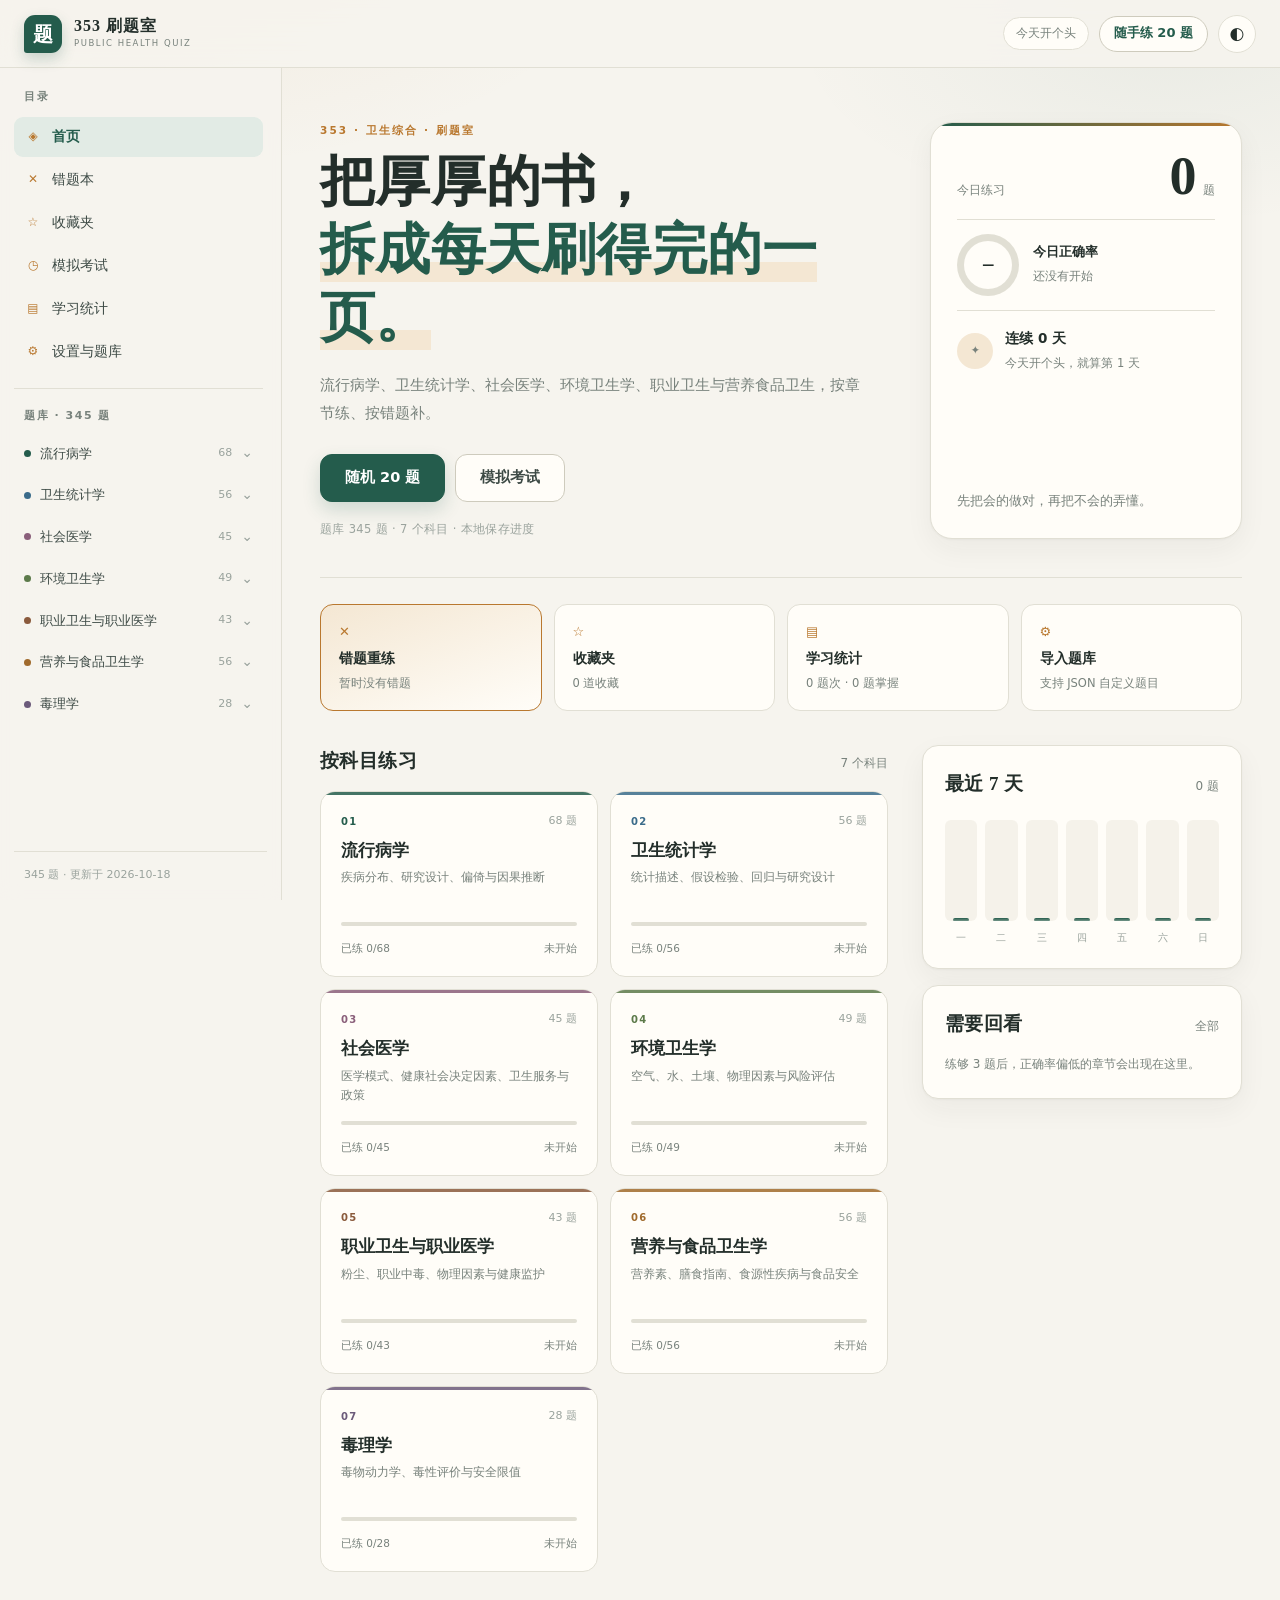
==== index.html @ 7b65e5dc "feat: 353 卫生综合刷题网站（含 PWA 与 345 题题库）" ====
<!doctype html>
<html lang="zh-CN">
  <head>
    <meta charset="UTF-8" />
    <meta name="viewport" content="width=device-width, initial-scale=1.0" />
    <meta
      name="description"
      content="353 卫生综合刷题室：流行病学、卫生统计学、社会医学、环境卫生学、职业卫生与职业医学、营养与食品卫生学，按章节刷题、错题本、收藏与模拟考试。"
    />
    <meta name="keywords" content="353,卫生综合,公共卫生考研,流行病学,卫生统计学,社会医学,环境卫生学,职业卫生,营养与食品卫生学,刷题" />
    <meta name="theme-color" content="#f6f4ee" />
    <meta name="color-scheme" content="light dark" />
    <meta name="mobile-web-app-capable" content="yes" />
    <meta name="apple-mobile-web-app-capable" content="yes" />
    <meta name="apple-mobile-web-app-status-bar-style" content="default" />
    <meta name="apple-mobile-web-app-title" content="353 刷题" />
    <meta name="robots" content="index, follow" />
    <meta property="og:type" content="website" />
    <meta property="og:locale" content="zh_CN" />
    <meta property="og:title" content="353 刷题室｜卫生综合分章节练习" />
    <meta property="og:description" content="按章节刷题、自动错题本、收藏夹、限时模拟考试与学习统计。" />
    <title>353 刷题室｜卫生综合分章节练习</title>
    <link
      rel="icon"
      href="data:image/svg+xml,%3Csvg xmlns='http://www.w3.org/2000/svg' viewBox='0 0 64 64'%3E%3Crect width='64' height='64' rx='14' fill='%23245c4c'/%3E%3Ctext x='32' y='45' font-size='34' text-anchor='middle' fill='%23fffdf8' font-family='serif'%3E%E9%A2%98%3C/text%3E%3C/svg%3E"
    />
    <link rel="stylesheet" href="assets/styles.css" />
    <link rel="manifest" href="manifest.webmanifest" />
    <link rel="apple-touch-icon" href="assets/icons/apple-touch-icon.png" />
  </head>
  <body>
    <div class="app-shell">
      <header class="topbar">
        <button class="icon-button menu-button" data-action="menu" aria-label="打开目录">☰</button>
        <a class="brand" href="#/">
          <span class="brand-mark" aria-hidden="true">题</span>
          <span class="brand-copy">
            <strong>353 刷题室</strong>
            <small>PUBLIC HEALTH QUIZ</small>
          </span>
        </a>
        <div class="top-actions">
          <span class="top-chip" data-top-streak>连 0 天</span>
          <button class="top-practice" data-action="quick-random">随手练 20 题</button>
          <button class="icon-button" data-action="toggle-theme" aria-label="切换深浅色主题">◐</button>
        </div>
      </header>

      <aside class="sidebar" id="sidebar">
        <div class="sidebar-heading">
          <span>目录</span>
          <button class="icon-button sidebar-close" data-action="close-menu" aria-label="关闭目录">×</button>
        </div>
        <nav id="noteTree" aria-label="题库目录"></nav>
        <footer class="sidebar-footer">正在载入题库…</footer>
      </aside>

      <main class="main" id="mainContent">
        <div class="loading">正在整理题库…</div>
      </main>
    </div>

    <div class="overlay" id="overlay" data-action="close-menu"></div>
    <div class="toast" id="toast" role="status" aria-live="polite"></div>

    <dialog class="confirm-dialog" id="confirmDialog">
      <h2 data-confirm-title>请确认</h2>
      <p data-confirm-body></p>
      <div class="dialog-actions">
        <button class="btn btn-ghost" type="button" data-confirm-cancel>取消</button>
        <button class="btn btn-primary" type="button" data-confirm-ok>确定</button>
      </div>
    </dialog>

    <noscript>
      <p style="padding: 24px; font-family: sans-serif">这个刷题网站需要启用 JavaScript。</p>
    </noscript>

    <script src="assets/store.js"></script>
    <script src="assets/data.js"></script>
    <script src="assets/ui.js"></script>
    <script src="assets/practice.js"></script>
    <script src="assets/exam.js"></script>
    <script src="assets/app.js"></script>
  </body>
</html>
---- assets/styles.css ----
/* =========================================================
   353 刷题室 · 视觉系统
   暖纸色 / 墨绿 / 赭石，衬线标题 + 无衬线正文
   ========================================================= */

:root {
  --paper: #f6f4ee;
  --paper-deep: #efece2;
  --surface: #fffdf8;
  --surface-soft: #faf8f1;
  --ink: #232e2a;
  --ink-soft: #3d4a45;
  --muted: #78827c;
  --muted-soft: #9aa39d;
  --line: #e1dfd4;
  --line-strong: #cecbbd;
  --green: #245c4c;
  --green-deep: #1a483b;
  --green-soft: #e2ebe5;
  --ochre: #b9782f;
  --ochre-soft: #f4e7d3;
  --ok: #2f7a5f;
  --ok-bg: #edf6f0;
  --ok-line: #cbe4d7;
  --bad: #a8493c;
  --bad-bg: #fbefec;
  --bad-line: #eccfc9;
  --gold: #c39a4a;
  --shadow-sm: 0 1px 2px rgba(40, 48, 44, 0.04), 0 10px 28px rgba(40, 48, 44, 0.05);
  --shadow: 0 22px 60px rgba(45, 55, 51, 0.13);
  --radius: 16px;
  --radius-lg: 22px;
  --sidebar: 282px;
  --topbar: 68px;
  --serif: "Noto Serif SC", "Source Han Serif SC", "Songti SC", STSong, "SimSun", serif;
  --sans: "Inter", "PingFang SC", "Hiragino Sans GB", "Microsoft YaHei", system-ui, sans-serif;
  --mono: "SFMono-Regular", "JetBrains Mono", Consolas, "Liberation Mono", monospace;
}

[data-theme="dark"] {
  --paper: #151a18;
  --paper-deep: #1b211e;
  --surface: #1f2623;
  --surface-soft: #232b27;
  --ink: #e8ebe5;
  --ink-soft: #cdd3cc;
  --muted: #98a29b;
  --muted-soft: #7b867f;
  --line: #333d38;
  --line-strong: #46524c;
  --green: #8fc4ae;
  --green-deep: #a9d6c3;
  --green-soft: #263d35;
  --ochre: #e0a96b;
  --ochre-soft: #3f3222;
  --ok: #7fc3a3;
  --ok-bg: #1f352c;
  --ok-line: #355548;
  --bad: #e29083;
  --bad-bg: #3a2521;
  --bad-line: #5a3833;
  --gold: #dcb56e;
  --shadow-sm: 0 1px 2px rgba(0, 0, 0, 0.3), 0 10px 28px rgba(0, 0, 0, 0.25);
  --shadow: 0 22px 60px rgba(0, 0, 0, 0.45);
}

* {
  box-sizing: border-box;
}

html {
  scroll-behavior: smooth;
  -webkit-text-size-adjust: 100%;
}

body {
  margin: 0;
  min-height: 100vh;
  color: var(--ink);
  background-color: var(--paper);
  background-image:
    radial-gradient(ellipse 60% 40% at 12% -5%, rgba(185, 120, 47, 0.07), transparent 60%),
    radial-gradient(ellipse 50% 35% at 92% 4%, rgba(36, 92, 76, 0.06), transparent 60%);
  background-attachment: fixed;
  font-family: var(--sans);
  font-size: 15px;
  line-height: 1.7;
  -webkit-font-smoothing: antialiased;
}

button,
input,
select,
textarea {
  font: inherit;
  color: inherit;
}

button {
  cursor: pointer;
}

a {
  color: inherit;
}

:focus-visible {
  outline: 2px solid var(--ochre);
  outline-offset: 2px;
}

::selection {
  background: var(--ochre-soft);
  color: var(--ink);
}

/* ------------------------------- 顶栏 ------------------------------- */

.topbar {
  position: fixed;
  z-index: 40;
  inset: 0 0 auto 0;
  height: var(--topbar);
  display: flex;
  align-items: center;
  gap: 14px;
  padding: 0 24px;
  border-bottom: 1px solid var(--line);
  background: color-mix(in srgb, var(--paper) 88%, transparent);
  backdrop-filter: blur(16px);
}

.brand {
  display: flex;
  align-items: center;
  gap: 12px;
  text-decoration: none;
  color: var(--ink);
}

.brand-mark {
  width: 38px;
  height: 38px;
  display: grid;
  place-items: center;
  border-radius: 11px 11px 11px 3px;
  color: #fff;
  background: var(--green);
  font-family: var(--serif);
  font-size: 20px;
  font-weight: 700;
  box-shadow: 0 6px 14px rgba(36, 92, 76, 0.22);
}

[data-theme="dark"] .brand-mark {
  color: #14251f;
}

.brand-copy strong {
  display: block;
  font-family: var(--serif);
  font-size: 16px;
  letter-spacing: 0.06em;
  line-height: 1.2;
}

.brand-copy small {
  display: block;
  margin-top: 1px;
  color: var(--muted);
  font-size: 8.5px;
  letter-spacing: 0.18em;
}

.top-actions {
  display: flex;
  align-items: center;
  gap: 10px;
  margin-left: auto;
}

.top-chip {
  padding: 5px 12px;
  border: 1px solid var(--line);
  border-radius: 999px;
  color: var(--muted);
  background: var(--surface);
  font-size: 12px;
  white-space: nowrap;
}

.top-practice {
  height: 36px;
  padding: 0 14px;
  border: 1px solid var(--line-strong);
  border-radius: 999px;
  background: var(--surface);
  color: var(--green);
  font-size: 13px;
  font-weight: 600;
}

.top-practice:hover {
  border-color: var(--green);
  background: var(--green-soft);
}

.icon-button {
  width: 38px;
  height: 38px;
  display: grid;
  place-items: center;
  padding: 0;
  border: 1px solid var(--line);
  border-radius: 50%;
  background: var(--surface);
  font-size: 17px;
  line-height: 1;
  transition: border-color 0.18s ease, color 0.18s ease, transform 0.18s ease;
}

.icon-button:hover {
  border-color: var(--green);
  color: var(--green);
}

.menu-button,
.sidebar-close {
  display: none;
}

/* ------------------------------- 侧边栏 ------------------------------- */

.sidebar {
  position: fixed;
  z-index: 35;
  top: var(--topbar);
  bottom: 0;
  left: 0;
  width: var(--sidebar);
  display: flex;
  flex-direction: column;
  padding: 20px 14px 16px;
  border-right: 1px solid var(--line);
  background: color-mix(in srgb, var(--paper) 92%, transparent);
  backdrop-filter: blur(10px);
}

.sidebar-heading {
  display: flex;
  align-items: center;
  justify-content: space-between;
  padding: 0 10px 10px;
  color: var(--muted);
  font-size: 11px;
  font-weight: 600;
  letter-spacing: 0.18em;
}

#noteTree {
  flex: 1;
  overflow-y: auto;
  padding-right: 4px;
  scrollbar-width: thin;
  scrollbar-color: var(--line-strong) transparent;
}

#noteTree::-webkit-scrollbar {
  width: 6px;
}

#noteTree::-webkit-scrollbar-thumb {
  border-radius: 3px;
  background: var(--line-strong);
}

.side-nav {
  display: grid;
  gap: 3px;
  padding-bottom: 16px;
  border-bottom: 1px solid var(--line);
}

.side-nav a {
  display: flex;
  align-items: center;
  gap: 10px;
  min-height: 40px;
  padding: 8px 10px;
  border-radius: 9px;
  color: var(--ink-soft);
  text-decoration: none;
  font-size: 13.5px;
  transition: background 0.16s ease, color 0.16s ease;
}

.side-nav a:hover {
  color: var(--ink);
  background: var(--green-soft);
}

.side-nav a.active {
  color: var(--green);
  background: var(--green-soft);
  font-weight: 600;
}

.nav-icon {
  width: 18px;
  color: var(--ochre);
  font-size: 12px;
  text-align: center;
}

.nav-badge {
  margin-left: auto;
  min-width: 20px;
  padding: 0 6px;
  border-radius: 999px;
  background: var(--ochre-soft);
  color: var(--ochre);
  font-size: 11px;
  font-weight: 600;
  text-align: center;
  line-height: 18px;
}

.nav-badge.is-zero {
  display: none;
}

.side-heading {
  padding: 18px 10px 8px;
  color: var(--muted);
  font-size: 11px;
  font-weight: 600;
  letter-spacing: 0.14em;
}

.side-subject {
  margin-bottom: 2px;
}

.side-subject summary {
  display: flex;
  align-items: center;
  gap: 9px;
  padding: 8px 10px;
  border-radius: 8px;
  cursor: pointer;
  list-style: none;
  font-size: 13px;
  color: var(--ink-soft);
}

.side-subject summary::-webkit-details-marker {
  display: none;
}

.side-subject summary:hover {
  background: color-mix(in srgb, var(--green-soft) 55%, transparent);
  color: var(--ink);
}

.subject-dot {
  width: 7px;
  height: 7px;
  flex: 0 0 auto;
  border-radius: 50%;
  background: var(--subject-color, var(--green));
}

.side-subject-name {
  flex: 1;
  line-height: 1.35;
}

.side-subject summary small {
  color: var(--muted-soft);
  font-size: 11px;
}

.side-chevron {
  color: var(--muted-soft);
  font-size: 14px;
  transition: transform 0.18s ease;
}

.side-subject[open] .side-chevron {
  transform: rotate(180deg);
}

.side-subject.active > summary {
  color: var(--green);
  font-weight: 600;
}

.side-chapters {
  padding: 2px 0 8px 18px;
  border-left: 1px solid var(--line);
  margin-left: 14px;
}

.side-overview {
  display: block;
  padding: 6px 10px;
  border-radius: 7px;
  color: var(--green);
  text-decoration: none;
  font-size: 12px;
}

.side-overview:hover {
  background: var(--green-soft);
}

.side-chapter {
  width: 100%;
  display: flex;
  align-items: center;
  gap: 8px;
  padding: 6px 10px;
  border: 0;
  border-radius: 7px;
  background: transparent;
  color: var(--muted);
  font-size: 12px;
  text-align: left;
  line-height: 1.45;
}

.side-chapter:hover {
  color: var(--ink);
  background: var(--surface);
}

.side-chapter span {
  flex: 1;
}

.side-chapter em {
  font-style: normal;
  font-size: 10.5px;
  color: var(--muted-soft);
}

.sidebar-footer {
  margin-top: auto;
  padding: 14px 10px 0;
  border-top: 1px solid var(--line);
  color: var(--muted-soft);
  font-size: 11px;
  line-height: 1.6;
}

.overlay {
  display: none;
}

/* ------------------------------- 主区域 ------------------------------- */

.main {
  margin-left: var(--sidebar);
  padding: calc(var(--topbar) + 36px) 38px 72px;
  min-height: 100vh;
}

.page {
  width: 100%;
  max-width: 1120px;
  margin: 0 auto;
}

.page.narrow {
  max-width: 880px;
}

.loading {
  padding: 80px 20px;
  color: var(--muted);
  text-align: center;
}

.eyebrow {
  margin: 0 0 8px;
  color: var(--ochre);
  font-size: 10.5px;
  font-weight: 700;
  letter-spacing: 0.2em;
  text-transform: uppercase;
}

h1,
h2,
h3 {
  font-family: var(--serif);
  font-weight: 600;
  color: var(--ink);
}

.page-head {
  display: flex;
  align-items: flex-end;
  justify-content: space-between;
  gap: 24px;
  margin-bottom: 26px;
}

.page-head h1 {
  margin: 0;
  font-size: clamp(28px, 3vw, 38px);
  line-height: 1.2;
  letter-spacing: 0.01em;
}

.page-sub {
  max-width: 620px;
  margin: 10px 0 0;
  color: var(--muted);
  font-size: 14px;
  line-height: 1.8;
}

.head-actions {
  display: flex;
  gap: 10px;
  flex: 0 0 auto;
}

.section-heading {
  display: flex;
  align-items: baseline;
  justify-content: space-between;
  gap: 16px;
  margin-bottom: 14px;
}

.section-heading h2 {
  margin: 0;
  font-size: 19px;
  letter-spacing: 0.02em;
}

.section-heading span,
.section-heading a {
  color: var(--muted);
  font-size: 12px;
  text-decoration: none;
}

.section-heading a:hover {
  color: var(--green);
}

/* ------------------------------- 按钮 ------------------------------- */

.btn {
  display: inline-flex;
  align-items: center;
  justify-content: center;
  gap: 8px;
  height: 42px;
  padding: 0 18px;
  border: 1px solid transparent;
  border-radius: 10px;
  background: transparent;
  color: var(--ink);
  font-size: 13.5px;
  font-weight: 600;
  line-height: 1;
  text-decoration: none;
  white-space: nowrap;
  transition: background 0.18s ease, border-color 0.18s ease, color 0.18s ease, transform 0.18s ease;
}

.btn:hover {
  transform: translateY(-1px);
}

.btn-primary {
  background: var(--green);
  border-color: var(--green);
  color: #fff;
  box-shadow: 0 8px 18px rgba(36, 92, 76, 0.18);
}

[data-theme="dark"] .btn-primary {
  color: #12251e;
}

.btn-primary:hover {
  background: var(--green-deep);
  border-color: var(--green-deep);
}

.btn-ghost {
  border-color: var(--line-strong);
  background: var(--surface);
  color: var(--ink-soft);
}

.btn-ghost:hover {
  border-color: var(--green);
  color: var(--green);
}

.btn-danger {
  background: var(--bad);
  border-color: var(--bad);
  color: #fff;
}

.btn-ghost.danger {
  color: var(--bad);
  border-color: var(--bad-line);
}

.btn-ghost.danger:hover {
  background: var(--bad-bg);
}

.btn-sm {
  height: 34px;
  padding: 0 12px;
  border-radius: 8px;
  font-size: 12.5px;
}

.btn-lg {
  height: 48px;
  padding: 0 24px;
  border-radius: 12px;
  font-size: 14.5px;
}

.btn[disabled],
button[disabled] {
  opacity: 0.42;
  cursor: not-allowed;
  transform: none;
  box-shadow: none;
}

/* ------------------------------- 首页 ------------------------------- */

.hero {
  display: grid;
  grid-template-columns: minmax(0, 1.5fr) minmax(280px, 0.82fr);
  gap: 40px;
  align-items: stretch;
  padding: 18px 0 38px;
  border-bottom: 1px solid var(--line);
}

.hero-copy h1 {
  margin: 0;
  font-size: clamp(34px, 4.4vw, 55px);
  line-height: 1.24;
  letter-spacing: 0.005em;
}

.hero-copy h1 em {
  font-style: normal;
  color: var(--green);
  background: linear-gradient(transparent 68%, var(--ochre-soft) 68%);
  padding-bottom: 2px;
}

.hero-sub {
  max-width: 540px;
  margin: 20px 0 0;
  color: var(--muted);
  font-size: 14.5px;
  line-height: 1.9;
}

.hero-actions {
  display: flex;
  flex-wrap: wrap;
  gap: 10px;
  margin-top: 26px;
}

.hero-foot {
  margin: 18px 0 0;
  color: var(--muted-soft);
  font-size: 11.5px;
  letter-spacing: 0.03em;
}

.hero-panel {
  position: relative;
  display: flex;
  flex-direction: column;
  gap: 16px;
  padding: 26px;
  border: 1px solid var(--line);
  border-radius: var(--radius-lg);
  background: var(--surface);
  box-shadow: var(--shadow-sm);
  overflow: hidden;
}

.hero-panel::before {
  content: "";
  position: absolute;
  inset: 0 auto auto 0;
  width: 100%;
  height: 3px;
  background: linear-gradient(90deg, var(--green), var(--ochre));
}

.hero-today {
  display: flex;
  align-items: baseline;
  gap: 8px;
}

.hero-today-label {
  color: var(--muted);
  font-size: 12px;
}

.hero-today strong {
  margin-left: auto;
  font-family: var(--serif);
  font-size: 54px;
  font-weight: 600;
  line-height: 1;
  letter-spacing: -0.03em;
}

.hero-today-unit {
  color: var(--muted);
  font-size: 12px;
}

.hero-ring-row {
  display: flex;
  align-items: center;
  gap: 14px;
  padding: 14px 0;
  border-top: 1px solid var(--line);
  border-bottom: 1px solid var(--line);
}

.mini-ring {
  width: 62px;
  height: 62px;
  flex: 0 0 auto;
  display: grid;
  place-items: center;
  border-radius: 50%;
  background: conic-gradient(var(--green) calc(var(--score, 0) * 1%), var(--line) 0);
}

.mini-ring::before {
  content: "";
  position: absolute;
}

.mini-ring span {
  width: 48px;
  height: 48px;
  display: grid;
  place-items: center;
  border-radius: 50%;
  background: var(--surface);
  color: var(--ink);
  font-size: 12px;
  font-weight: 700;
}

.hero-ring-copy b {
  display: block;
  font-size: 13px;
}

.hero-ring-copy span {
  color: var(--muted);
  font-size: 12px;
}

.hero-streak {
  display: flex;
  align-items: center;
  gap: 12px;
}

.streak-flame {
  width: 36px;
  height: 36px;
  display: grid;
  place-items: center;
  border-radius: 50%;
  background: var(--ochre-soft);
  color: var(--ochre);
  font-size: 15px;
}

.hero-streak b {
  display: block;
  font-size: 13.5px;
}

.hero-streak span {
  color: var(--muted);
  font-size: 11.5px;
}

.hero-quote {
  margin: auto 0 0;
  padding-top: 6px;
  color: var(--muted);
  font-family: var(--serif);
  font-size: 12.5px;
  line-height: 1.8;
}

.resume-card {
  display: flex;
  align-items: center;
  gap: 16px;
  margin: 22px 0 0;
  padding: 15px 20px;
  border: 1px solid var(--green);
  border-radius: 14px;
  background: var(--green-soft);
  color: var(--ink);
  text-decoration: none;
  transition: transform 0.18s ease, box-shadow 0.18s ease;
}

.resume-card:hover {
  transform: translateY(-2px);
  box-shadow: var(--shadow-sm);
}

.resume-kicker {
  color: var(--green);
  font-size: 11px;
  font-weight: 700;
  letter-spacing: 0.1em;
}

.resume-title {
  font-family: var(--serif);
  font-size: 15px;
  font-weight: 600;
}

.resume-meta {
  margin-left: auto;
  color: var(--muted);
  font-size: 12px;
}

.resume-arrow {
  color: var(--green);
  font-size: 18px;
}

.quick-grid {
  display: grid;
  grid-template-columns: repeat(4, minmax(0, 1fr));
  gap: 12px;
  margin: 26px 0 34px;
}

.quick-card {
  display: flex;
  flex-direction: column;
  align-items: flex-start;
  gap: 4px;
  padding: 16px 18px;
  border: 1px solid var(--line);
  border-radius: 13px;
  background: var(--surface);
  color: var(--ink);
  text-align: left;
  text-decoration: none;
  transition: border-color 0.18s ease, transform 0.18s ease, box-shadow 0.18s ease;
}

.quick-card:hover {
  border-color: var(--line-strong);
  transform: translateY(-2px);
  box-shadow: var(--shadow-sm);
}

.quick-card.accent {
  border-color: var(--ochre);
  background: linear-gradient(160deg, var(--ochre-soft), var(--surface));
}

.quick-icon {
  color: var(--ochre);
  font-size: 13px;
}

.quick-card strong {
  font-size: 13.5px;
}

.quick-card span:last-child {
  color: var(--muted);
  font-size: 11.5px;
}

.home-grid {
  display: grid;
  grid-template-columns: minmax(0, 1fr) 320px;
  gap: 34px;
  align-items: start;
}

.subject-grid {
  display: grid;
  grid-template-columns: repeat(2, minmax(0, 1fr));
  gap: 12px;
}

.subject-card {
  position: relative;
  display: flex;
  flex-direction: column;
  gap: 6px;
  padding: 20px 20px 18px;
  border: 1px solid var(--line);
  border-radius: 15px;
  background: var(--surface);
  color: var(--ink);
  text-decoration: none;
  overflow: hidden;
  transition: border-color 0.2s ease, transform 0.2s ease, box-shadow 0.2s ease;
}

.subject-card::before {
  content: "";
  position: absolute;
  top: 0;
  left: 0;
  width: 100%;
  height: 3px;
  background: var(--subject-color, var(--green));
  opacity: 0.85;
}

.subject-card:hover {
  border-color: color-mix(in srgb, var(--subject-color) 55%, var(--line));
  transform: translateY(-3px);
  box-shadow: var(--shadow-sm);
}

.subject-card-top {
  display: flex;
  align-items: center;
  justify-content: space-between;
}

.subject-index {
  color: var(--subject-color, var(--green));
  font-size: 10px;
  font-weight: 700;
  letter-spacing: 0.14em;
}

.subject-count {
  color: var(--muted-soft);
  font-size: 11px;
}

.subject-card h3 {
  margin: 2px 0 0;
  font-size: 17px;
  line-height: 1.4;
}

.subject-card p {
  margin: 0 0 10px;
  color: var(--muted);
  font-size: 11.5px;
  line-height: 1.65;
  display: -webkit-box;
  -webkit-line-clamp: 2;
  -webkit-box-orient: vertical;
  overflow: hidden;
  min-height: 38px;
}

.subject-foot {
  display: flex;
  justify-content: space-between;
  margin-top: 8px;
  color: var(--muted);
  font-size: 10.5px;
}

.home-aside {
  display: grid;
  gap: 16px;
}

.panel {
  padding: 22px;
  border: 1px solid var(--line);
  border-radius: var(--radius);
  background: var(--surface);
  box-shadow: var(--shadow-sm);
}

.week-bars {
  display: grid;
  grid-template-columns: repeat(7, 1fr);
  gap: 8px;
  height: 132px;
  align-items: end;
  padding-top: 6px;
}

.week-col {
  display: flex;
  flex-direction: column;
  align-items: center;
  gap: 8px;
  height: 100%;
}

.week-bar-wrap {
  width: 100%;
  flex: 1;
  display: flex;
  align-items: flex-end;
  justify-content: center;
  border-radius: 6px;
  background: color-mix(in srgb, var(--paper-deep) 60%, transparent);
}

.week-bar {
  position: relative;
  width: 16px;
  min-height: 3px;
  border-radius: 4px 4px 2px 2px;
  background: linear-gradient(180deg, var(--green), color-mix(in srgb, var(--green) 62%, transparent));
  transition: height 0.3s ease;
}

.week-bar i {
  position: absolute;
  top: -16px;
  left: 50%;
  transform: translateX(-50%);
  color: var(--muted);
  font-size: 9.5px;
  font-style: normal;
}

.week-col label {
  color: var(--muted-soft);
  font-size: 10px;
}

.weak-list {
  display: grid;
  gap: 2px;
}

.weak-row {
  display: grid;
  grid-template-columns: 1fr auto;
  gap: 2px 10px;
  padding: 9px 8px;
  border: 0;
  border-radius: 8px;
  background: transparent;
  text-align: left;
}

.weak-row:hover {
  background: var(--surface-soft);
}

.weak-name {
  font-size: 12.5px;
  font-weight: 600;
}

.weak-meta {
  grid-column: 1;
  color: var(--muted);
  font-size: 10.5px;
}

.weak-arrow {
  grid-column: 2;
  grid-row: 1 / span 2;
  align-self: center;
  color: var(--ochre);
}

.panel-empty {
  margin: 0;
  color: var(--muted);
  font-size: 12px;
  line-height: 1.8;
}

/* ------------------------------- 科目页 ------------------------------- */

.subject-header {
  position: relative;
  display: grid;
  grid-template-columns: minmax(0, 1.5fr) minmax(260px, 0.8fr);
  gap: 32px;
  padding: 30px;
  border: 1px solid var(--line);
  border-top: 3px solid var(--subject-color, var(--green));
  border-radius: var(--radius-lg);
  background: var(--surface);
  box-shadow: var(--shadow-sm);
}

.subject-header h1 {
  margin: 0;
  font-size: clamp(28px, 3.4vw, 40px);
  line-height: 1.25;
}

.subject-header .page-sub {
  margin-top: 8px;
}

.subject-dashboard {
  display: flex;
  align-items: center;
  gap: 20px;
  padding-left: 28px;
  border-left: 1px solid var(--line);
}

.subject-ring {
  width: 104px;
  height: 104px;
  flex: 0 0 auto;
  display: grid;
  place-items: center;
  border-radius: 50%;
  background: conic-gradient(var(--subject-color, var(--green)) calc(var(--score, 0) * 1%), var(--line) 0);
}

.subject-ring > div {
  width: 82px;
  height: 82px;
  display: grid;
  place-content: center;
  text-align: center;
  border-radius: 50%;
  background: var(--surface);
}

.subject-ring strong {
  font-family: var(--serif);
  font-size: 21px;
  line-height: 1.2;
}

.subject-ring span {
  color: var(--muted);
  font-size: 9.5px;
}

.subject-dashboard dl {
  display: grid;
  gap: 8px;
  margin: 0;
}

.subject-dashboard dl div {
  display: flex;
  justify-content: space-between;
  gap: 18px;
  font-size: 12px;
}

.subject-dashboard dt {
  color: var(--muted);
}

.subject-dashboard dd {
  margin: 0;
  font-weight: 600;
}

.chapter-section {
  margin-top: 32px;
}

.chapter-list {
  border: 1px solid var(--line);
  border-radius: var(--radius);
  background: var(--surface);
  overflow: hidden;
}

.chapter-row {
  display: grid;
  grid-template-columns: minmax(0, 1fr) 200px auto;
  gap: 20px;
  align-items: center;
  padding: 16px 20px;
  border-bottom: 1px solid var(--line);
}

.chapter-row:last-child {
  border-bottom: 0;
}

.chapter-row:hover {
  background: var(--surface-soft);
}

.chapter-main {
  display: flex;
  align-items: center;
  gap: 14px;
  min-width: 0;
}

.chapter-no {
  color: var(--ochre);
  font-family: var(--serif);
  font-size: 12px;
}

.chapter-main h3 {
  margin: 0;
  font-size: 15px;
  line-height: 1.4;
}

.chapter-main p {
  margin: 2px 0 0;
  color: var(--muted);
  font-size: 10.5px;
}

.chapter-metrics {
  display: flex;
  align-items: center;
  gap: 12px;
}

.chapter-bar {
  flex: 1;
  height: 5px;
  border-radius: 3px;
  background: var(--line);
  overflow: hidden;
}

.chapter-bar span {
  display: block;
  height: 100%;
  border-radius: 3px;
  background: var(--green);
}

.chapter-acc {
  min-width: 42px;
  color: var(--muted);
  font-size: 11px;
  text-align: right;
}

.chapter-acc.is-bad {
  color: var(--bad);
  font-weight: 600;
}

.inline-note {
  margin-top: 20px;
  padding: 14px 18px;
  border: 1px dashed var(--line-strong);
  border-radius: 10px;
  color: var(--muted);
  font-size: 12px;
}

.inline-note a {
  color: var(--green);
}

/* ------------------------------- 进度条 ------------------------------- */

.progress-track {
  height: 6px;
  border-radius: 3px;
  background: var(--line);
  overflow: hidden;
}

.progress-track span {
  display: block;
  height: 100%;
  border-radius: 3px;
  background: linear-gradient(90deg, var(--green), color-mix(in srgb, var(--green) 70%, var(--ochre)));
  transition: width 0.3s ease;
}

.progress-track.small {
  height: 4px;
}

/* ------------------------------- 练习 ------------------------------- */

.practice-shell,
.summary-shell {
  max-width: 880px;
  margin: 0 auto;
}

.session-head {
  display: flex;
  align-items: flex-end;
  justify-content: space-between;
  gap: 20px;
  margin-bottom: 16px;
}

.session-head h1 {
  margin: 0;
  font-size: clamp(22px, 2.6vw, 30px);
  line-height: 1.3;
}

.session-title .eyebrow {
  margin-bottom: 4px;
}

.session-chips {
  display: flex;
  flex-wrap: wrap;
  gap: 8px;
  justify-content: flex-end;
}

.chip {
  display: inline-flex;
  align-items: center;
  gap: 2px;
  padding: 5px 11px;
  border: 1px solid var(--line);
  border-radius: 999px;
  background: var(--surface);
  color: var(--muted);
  font-size: 11.5px;
  white-space: nowrap;
}

.chip b {
  color: var(--ink);
  font-weight: 700;
}

.chip-sep {
  margin: 0 2px;
  color: var(--muted-soft);
}

.question-card {
  margin-top: 18px;
  padding: 32px 34px 28px;
  border: 1px solid var(--line);
  border-radius: var(--radius-lg);
  background: var(--surface);
  box-shadow: var(--shadow-sm);
}

.question-top {
  display: flex;
  align-items: center;
  gap: 12px;
}

.pill {
  display: inline-flex;
  align-items: center;
  height: 22px;
  padding: 0 9px;
  border-radius: 6px;
  background: var(--green-soft);
  color: var(--green);
  font-size: 10px;
  font-weight: 700;
  letter-spacing: 0.06em;
  white-space: nowrap;
}

.q-tag {
  color: var(--muted);
  font-size: 11px;
}

.fav-button {
  margin-left: auto;
  width: 34px;
  height: 34px;
  display: grid;
  place-items: center;
  border: 1px solid var(--line);
  border-radius: 50%;
  background: transparent;
  color: var(--muted-soft);
  font-size: 17px;
  line-height: 1;
  transition: color 0.18s ease, border-color 0.18s ease, background 0.18s ease;
}

.fav-button:hover {
  color: var(--ochre);
  border-color: var(--ochre);
}

.fav-button.active {
  color: var(--ochre);
  border-color: var(--ochre);
  background: var(--ochre-soft);
}

.stem {
  margin: 16px 0 22px;
  font-family: var(--serif);
  font-size: clamp(20px, 2.3vw, 24px);
  font-weight: 600;
  line-height: 1.65;
  letter-spacing: 0.005em;
}

.options {
  display: grid;
  gap: 9px;
}

.option {
  display: flex;
  align-items: flex-start;
  gap: 14px;
  width: 100%;
  padding: 13px 16px;
  border: 1px solid var(--line);
  border-radius: 12px;
  background: var(--surface-soft);
  color: var(--ink);
  text-align: left;
  font-size: 14.5px;
  line-height: 1.65;
  transition: border-color 0.16s ease, background 0.16s ease, transform 0.16s ease;
}

.option:hover:not(:disabled) {
  border-color: color-mix(in srgb, var(--green) 55%, var(--line));
  background: color-mix(in srgb, var(--green-soft) 45%, var(--surface));
}

.option:disabled {
  cursor: default;
}

.option-letter {
  width: 28px;
  height: 28px;
  flex: 0 0 auto;
  display: grid;
  place-items: center;
  margin-top: 1px;
  border: 1px solid var(--line-strong);
  border-radius: 8px;
  background: var(--paper);
  color: var(--muted);
  font-size: 12px;
  font-weight: 700;
  transition: all 0.16s ease;
}

.option-text {
  flex: 1;
}

.option-mark {
  width: 18px;
  flex: 0 0 auto;
  text-align: center;
  font-weight: 700;
}

.option.is-selected {
  border-color: var(--green);
  background: var(--green-soft);
}

.option.is-selected .option-letter {
  border-color: var(--green);
  background: var(--green);
  color: #fff;
}

[data-theme="dark"] .option.is-selected .option-letter {
  color: #12251e;
}

.option.is-correct {
  border-color: var(--ok);
  background: var(--ok-bg);
}

.option.is-correct .option-letter {
  border-color: var(--ok);
  background: var(--ok);
  color: #fff;
}

[data-theme="dark"] .option.is-correct .option-letter {
  color: #10241b;
}

.option.is-correct .option-mark {
  color: var(--ok);
}

.option.is-wrong {
  border-color: var(--bad);
  background: var(--bad-bg);
}

.option.is-wrong .option-letter {
  border-color: var(--bad);
  background: var(--bad);
  color: #fff;
}

.option.is-wrong .option-mark {
  color: var(--bad);
}

.option.is-muted {
  opacity: 0.55;
}

.submit-answer {
  width: 100%;
  margin-top: 16px;
}

.multi-hint {
  margin: 10px 0 0;
  color: var(--muted-soft);
  font-size: 11px;
  text-align: center;
}

.feedback {
  margin-top: 22px;
  padding: 18px 20px;
  border: 1px solid var(--line);
  border-radius: 14px;
}

.feedback.is-ok {
  border-color: var(--ok-line);
  background: var(--ok-bg);
}

.feedback.is-bad {
  border-color: var(--bad-line);
  background: var(--bad-bg);
}

.feedback-head {
  display: flex;
  align-items: baseline;
  justify-content: space-between;
  gap: 14px;
  margin-bottom: 8px;
}

.feedback-head strong {
  font-size: 14px;
}

.feedback.is-ok .feedback-head strong {
  color: var(--ok);
}

.feedback.is-bad .feedback-head strong {
  color: var(--bad);
}

.feedback-head span {
  color: var(--muted);
  font-size: 11.5px;
}

.feedback p {
  margin: 0;
  color: var(--ink-soft);
  font-size: 13.5px;
  line-height: 1.85;
}

.feedback-foot {
  display: flex;
  justify-content: space-between;
  margin-top: 12px;
  padding-top: 10px;
  border-top: 1px dashed color-mix(in srgb, var(--line-strong) 70%, transparent);
  color: var(--muted-soft);
  font-size: 10px;
}

.practice-bar {
  position: sticky;
  bottom: 14px;
  z-index: 10;
  display: flex;
  align-items: center;
  justify-content: space-between;
  gap: 14px;
  margin-top: 20px;
  padding: 10px 12px;
  border: 1px solid var(--line);
  border-radius: 14px;
  background: color-mix(in srgb, var(--surface) 92%, transparent);
  backdrop-filter: blur(12px);
  box-shadow: var(--shadow-sm);
}

.key-hint {
  color: var(--muted-soft);
  font-size: 10.5px;
  letter-spacing: 0.02em;
}

/* ------------------------------- 结果 ------------------------------- */

.summary-hero {
  display: flex;
  align-items: center;
  gap: 28px;
  padding: 30px;
  border: 1px solid var(--line);
  border-radius: var(--radius-lg);
  background: var(--surface);
  box-shadow: var(--shadow-sm);
}

.score-ring {
  position: relative;
  width: 148px;
  height: 148px;
  flex: 0 0 auto;
  display: grid;
  place-items: center;
  border-radius: 50%;
  background: conic-gradient(var(--green) calc(var(--score, 0) * 1%), var(--line) 0);
}

.score-ring-inner {
  width: 118px;
  height: 118px;
  display: grid;
  place-content: center;
  text-align: center;
  border-radius: 50%;
  background: var(--surface);
}

.score-ring-inner strong {
  font-family: var(--serif);
  font-size: 34px;
  line-height: 1.1;
}

.score-ring-inner span {
  color: var(--muted);
  font-size: 10px;
}

.score-ring.large {
  width: 172px;
  height: 172px;
}

.score-ring.large .score-ring-inner {
  width: 138px;
  height: 138px;
}

.score-ring.large .score-ring-inner strong {
  font-size: 46px;
}

.summary-copy h1 {
  margin: 0;
  font-size: clamp(26px, 3vw, 34px);
  line-height: 1.3;
}

.summary-meta {
  margin: 8px 0 0;
  color: var(--muted);
  font-size: 13px;
}

.summary-stats {
  display: grid;
  grid-template-columns: repeat(4, minmax(0, 1fr));
  gap: 12px;
  margin-top: 16px;
}

.mini-stat {
  display: flex;
  flex-direction: column;
  gap: 2px;
  padding: 16px 18px;
  border: 1px solid var(--line);
  border-radius: 12px;
  background: var(--surface);
}

.mini-stat span {
  color: var(--muted);
  font-size: 11px;
}

.mini-stat b {
  font-family: var(--serif);
  font-size: 26px;
  line-height: 1.2;
}

.ok-text {
  color: var(--ok);
}

.bad-text {
  color: var(--bad);
}

.summary-actions {
  display: flex;
  flex-wrap: wrap;
  gap: 10px;
  margin: 22px 0 30px;
}

.review-section {
  margin-top: 10px;
}

.review-list {
  border: 1px solid var(--line);
  border-radius: var(--radius);
  background: var(--surface);
  overflow: hidden;
}

.review-item {
  border-bottom: 1px solid var(--line);
}

.review-item:last-child {
  border-bottom: 0;
}

.review-item summary {
  display: flex;
  align-items: center;
  gap: 12px;
  padding: 15px 18px;
  cursor: pointer;
  list-style: none;
}

.review-item summary::-webkit-details-marker {
  display: none;
}

.review-item summary:hover {
  background: var(--surface-soft);
}

.review-item[open] summary {
  background: var(--surface-soft);
}

.review-stem {
  flex: 1;
  min-width: 0;
  font-size: 13.5px;
  line-height: 1.6;
  overflow: hidden;
  text-overflow: ellipsis;
  white-space: nowrap;
}

.review-item[open] .review-stem {
  white-space: normal;
}

.review-flag {
  color: var(--bad);
  font-size: 10.5px;
  white-space: nowrap;
}

.review-body {
  padding: 4px 20px 20px;
}

.review-options {
  display: grid;
  gap: 6px;
}

.review-option {
  display: flex;
  gap: 10px;
  padding: 8px 12px;
  border-radius: 8px;
  color: var(--muted);
  font-size: 13px;
}

.review-option span {
  font-weight: 700;
  color: var(--muted-soft);
}

.review-option.correct {
  background: var(--ok-bg);
  color: var(--ink);
}

.review-option.correct span {
  color: var(--ok);
}

.review-option.wrong {
  background: var(--bad-bg);
}

.review-option.wrong span {
  color: var(--bad);
}

.review-answer {
  margin: 12px 0 0;
  font-size: 12px;
  color: var(--ink-soft);
}

.review-explain {
  margin: 8px 0 0;
  padding-top: 10px;
  border-top: 1px dashed var(--line);
  color: var(--muted);
  font-size: 12.5px;
  line-height: 1.85;
}

.review-source {
  margin: 8px 0 0;
  color: var(--muted-soft);
  font-size: 10.5px;
}

.perfect-card {
  display: flex;
  align-items: center;
  gap: 18px;
  margin-top: 18px;
  padding: 24px;
  border: 1px solid var(--ok-line);
  border-radius: var(--radius);
  background: var(--ok-bg);
}

.perfect-card > span {
  width: 46px;
  height: 46px;
  display: grid;
  place-items: center;
  border-radius: 50%;
  background: var(--surface);
  color: var(--ok);
  font-size: 18px;
}

.perfect-card h2 {
  margin: 0;
  font-size: 18px;
}

.perfect-card p {
  margin: 2px 0 0;
  color: var(--muted);
  font-size: 12px;
}

.empty-state {
  max-width: 620px;
  margin: 80px auto;
  text-align: center;
}

.empty-state h1 {
  margin: 0 0 12px;
  font-size: 30px;
}

.empty-state p {
  color: var(--muted);
  font-size: 13.5px;
}

.empty-actions {
  display: flex;
  justify-content: center;
  gap: 10px;
  margin-top: 20px;
}

.empty-card {
  padding: 60px 30px;
  border: 1px dashed var(--line-strong);
  border-radius: var(--radius);
  background: var(--surface);
  text-align: center;
}

.empty-card span {
  display: inline-grid;
  place-items: center;
  width: 48px;
  height: 48px;
  margin-bottom: 12px;
  border-radius: 50%;
  background: var(--green-soft);
  color: var(--green);
  font-size: 20px;
}

.empty-card h2 {
  margin: 0 0 6px;
  font-size: 20px;
}

.empty-card p {
  margin: 0 0 20px;
  color: var(--muted);
  font-size: 13px;
}

.list-count {
  margin: -8px 0 14px;
  color: var(--muted);
  font-size: 12px;
}

/* ------------------------------- 统计 ------------------------------- */

.stat-hero {
  display: grid;
  grid-template-columns: repeat(4, minmax(0, 1fr));
  gap: 12px;
  margin-bottom: 18px;
}

.stat-big {
  display: flex;
  flex-direction: column;
  gap: 2px;
  padding: 20px;
  border: 1px solid var(--line);
  border-radius: var(--radius);
  background: var(--surface);
  box-shadow: var(--shadow-sm);
}

.stat-big span {
  color: var(--muted);
  font-size: 11px;
}

.stat-big strong {
  font-family: var(--serif);
  font-size: clamp(28px, 3.4vw, 40px);
  font-weight: 600;
  line-height: 1.25;
}

.stat-big small {
  color: var(--muted-soft);
  font-size: 10.5px;
}

.heatmap-panel,
.stat-hero + .panel {
  margin-top: 16px;
}

.heatmap-wrap {
  overflow-x: auto;
  padding-bottom: 4px;
}

.heatmap {
  display: grid;
  grid-auto-flow: column;
  grid-auto-columns: 14px;
  grid-template-rows: repeat(7, 14px);
  gap: 4px;
  min-width: max-content;
  padding: 4px 2px;
}

.heat-col {
  display: grid;
  grid-template-rows: repeat(7, 14px);
  gap: 4px;
}

.heat-cell {
  width: 14px;
  height: 14px;
  border-radius: 3px;
  background: var(--line);
  transition: transform 0.15s ease;
}

.heat-cell:hover {
  transform: scale(1.2);
}

.heat-cell.level-0 {
  background: color-mix(in srgb, var(--line) 70%, transparent);
}

.heat-cell.level-1 {
  background: #cfe0d6;
}

.heat-cell.level-2 {
  background: #9cc3ae;
}

.heat-cell.level-3 {
  background: #5b9a7f;
}

.heat-cell.level-4 {
  background: var(--green);
}

[data-theme="dark"] .heat-cell.level-1 {
  background: #294339;
}

[data-theme="dark"] .heat-cell.level-2 {
  background: #35604f;
}

[data-theme="dark"] .heat-cell.level-3 {
  background: #4d8b72;
}

.heat-legend {
  display: flex;
  align-items: center;
  justify-content: flex-end;
  gap: 5px;
  margin-top: 10px;
  color: var(--muted-soft);
  font-size: 9.5px;
}

.heat-legend i {
  width: 11px;
  height: 11px;
  border-radius: 2px;
}

.heat-legend i.level-0 {
  background: var(--line);
}

.heat-legend i.level-1 {
  background: #cfe0d6;
}

.heat-legend i.level-2 {
  background: #9cc3ae;
}

.heat-legend i.level-3 {
  background: #5b9a7f;
}

.heat-legend i.level-4 {
  background: var(--green);
}

.subject-table {
  display: grid;
  gap: 2px;
}

.subject-table-row {
  display: grid;
  grid-template-columns: 10px 180px 90px minmax(80px, 1fr) 60px;
  gap: 14px;
  align-items: center;
  padding: 11px 12px;
  border-radius: 9px;
  text-decoration: none;
}

.subject-table-row:hover {
  background: var(--surface-soft);
}

.table-dot {
  width: 7px;
  height: 7px;
  border-radius: 50%;
}

.table-name {
  font-size: 13px;
}

.table-num {
  color: var(--muted);
  font-size: 11.5px;
}

.table-bar {
  height: 5px;
  border-radius: 3px;
  background: var(--line);
  overflow: hidden;
}

.table-bar i {
  display: block;
  height: 100%;
  border-radius: 3px;
  background: var(--green);
}

.table-acc {
  color: var(--muted);
  font-size: 11.5px;
  text-align: right;
}

.weak-table {
  display: grid;
  gap: 2px;
}

.weak-table-row {
  display: grid;
  grid-template-columns: 150px minmax(0, 1.4fr) minmax(80px, 1fr) 52px 18px;
  gap: 14px;
  align-items: center;
  padding: 10px 12px;
  border: 0;
  border-radius: 9px;
  background: transparent;
  text-align: left;
}

.weak-table-row:hover {
  background: var(--surface-soft);
}

.weak-subject {
  color: var(--muted);
  font-size: 11px;
}

.weak-chapter {
  font-size: 12.5px;
}

.weak-bar {
  height: 5px;
  border-radius: 3px;
  background: var(--line);
  overflow: hidden;
}

.weak-bar i {
  display: block;
  height: 100%;
  border-radius: 3px;
  background: var(--ochre);
}

.weak-acc {
  color: var(--bad);
  font-size: 11px;
  text-align: right;
}

.exam-history {
  display: grid;
}

.history-row {
  display: grid;
  grid-template-columns: 120px 80px 1fr;
  gap: 14px;
  padding: 10px 4px;
  border-bottom: 1px dashed var(--line);
  font-size: 12px;
}

.history-row:last-child {
  border-bottom: 0;
}

.history-date {
  color: var(--muted);
}

.history-score {
  color: var(--green);
  font-weight: 700;
}

.history-meta {
  color: var(--muted);
}

/* ------------------------------- 设置 ------------------------------- */

.settings-panel {
  margin-bottom: 16px;
}

.theme-options {
  display: grid;
  grid-template-columns: repeat(3, minmax(0, 1fr));
  gap: 10px;
}

.theme-option {
  display: flex;
  flex-direction: column;
  gap: 8px;
  padding: 10px;
  border: 1px solid var(--line);
  border-radius: 11px;
  background: var(--surface);
  text-align: left;
}

.theme-option:hover {
  border-color: var(--line-strong);
}

.theme-option.active {
  border-color: var(--green);
  box-shadow: 0 0 0 1px var(--green) inset;
}

.theme-preview {
  height: 58px;
  border-radius: 7px;
  border: 1px solid var(--line);
  position: relative;
  overflow: hidden;
}

.theme-preview::before {
  content: "";
  position: absolute;
  inset: 0 auto 0 0;
  width: 26%;
  background: #e9e6dc;
}

.theme-preview::after {
  content: "";
  position: absolute;
  inset: 12px 12px auto 38%;
  height: 6px;
  border-radius: 3px;
  background: #c9c5b7;
  box-shadow: 0 12px 0 #d8d5c8, 0 24px 0 #d8d5c8;
}

.theme-preview.light {
  background: #f6f4ee;
}

.theme-preview.dark {
  background: #1c2320;
  border-color: #333d38;
}

.theme-preview.dark::before {
  background: #232b27;
}

.theme-preview.dark::after {
  background: #46524c;
  box-shadow: 0 12px 0 #3a453f, 0 24px 0 #3a453f;
}

.theme-preview.auto {
  background: linear-gradient(115deg, #f6f4ee 50%, #1c2320 50%);
}

.theme-option b {
  font-size: 12px;
  font-weight: 600;
}

.toggle-row {
  position: relative;
  display: flex;
  align-items: center;
  justify-content: space-between;
  gap: 20px;
  padding: 12px 2px;
  border-bottom: 1px solid var(--line);
  cursor: pointer;
}

.toggle-row:last-child {
  border-bottom: 0;
}

.toggle-row b {
  display: block;
  font-size: 13px;
}

.toggle-row span:not(.toggle-ui) {
  color: var(--muted);
  font-size: 11.5px;
}

.toggle-row input {
  position: absolute;
  opacity: 0;
  pointer-events: none;
}

.toggle-ui {
  position: relative;
  width: 42px;
  height: 24px;
  flex: 0 0 auto;
  border-radius: 999px;
  background: var(--line-strong);
  transition: background 0.2s ease;
}

.toggle-ui::after {
  content: "";
  position: absolute;
  top: 3px;
  left: 3px;
  width: 18px;
  height: 18px;
  border-radius: 50%;
  background: var(--surface);
  box-shadow: 0 1px 3px rgba(0, 0, 0, 0.18);
  transition: transform 0.2s ease;
}

.toggle-row input:checked + .toggle-ui {
  background: var(--green);
}

.toggle-row input:checked + .toggle-ui::after {
  transform: translateX(18px);
}

.toggle-row input:focus-visible + .toggle-ui {
  outline: 2px solid var(--ochre);
  outline-offset: 2px;
}

.settings-actions {
  display: flex;
  flex-wrap: wrap;
  gap: 10px;
}

.settings-note {
  margin: 12px 0 0;
  color: var(--muted);
  font-size: 11.5px;
  line-height: 1.8;
}

.format-help {
  margin-top: 16px;
  border-top: 1px solid var(--line);
  padding-top: 14px;
}

.format-help summary {
  color: var(--green);
  font-size: 12px;
  cursor: pointer;
}

.format-help pre {
  margin: 12px 0;
  padding: 14px;
  border-radius: 9px;
  background: var(--paper-deep);
  color: var(--ink-soft);
  font-family: var(--mono);
  font-size: 11px;
  line-height: 1.7;
  overflow-x: auto;
}

.format-help p {
  color: var(--muted);
  font-size: 11.5px;
  line-height: 1.8;
}

.about-panel p {
  margin: 0 0 10px;
  color: var(--ink-soft);
  font-size: 12.5px;
  line-height: 1.9;
}

/* ------------------------------- 模拟考试 ------------------------------- */

.exam-shell {
  max-width: 1180px;
  margin: 0 auto;
}

.exam-head {
  position: sticky;
  top: calc(var(--topbar) + 10px);
  z-index: 12;
  display: flex;
  align-items: center;
  justify-content: space-between;
  gap: 18px;
  padding: 10px 16px;
  border: 1px solid var(--line);
  border-radius: 13px;
  background: color-mix(in srgb, var(--surface) 92%, transparent);
  backdrop-filter: blur(12px);
  box-shadow: var(--shadow-sm);
}

.exam-head-left {
  display: flex;
  align-items: center;
  gap: 10px;
}

.exam-head-left strong {
  display: block;
  font-size: 13px;
}

.exam-head-left span {
  color: var(--muted);
  font-size: 10.5px;
}

.exam-dot {
  width: 9px;
  height: 9px;
  border-radius: 50%;
  background: var(--bad);
  box-shadow: 0 0 0 4px var(--bad-bg);
  animation: pulse 2s infinite;
}

@keyframes pulse {
  50% {
    opacity: 0.45;
  }
}

.exam-head-right {
  display: flex;
  align-items: center;
  gap: 14px;
}

.exam-progress {
  color: var(--muted);
  font-size: 11.5px;
}

.exam-progress b {
  color: var(--ink);
}

.exam-clock {
  padding: 5px 12px;
  border-radius: 8px;
  background: var(--paper-deep);
  font-family: var(--mono);
  font-size: 13px;
  letter-spacing: 0.06em;
}

.exam-clock.is-urgent {
  background: var(--bad-bg);
  color: var(--bad);
}

.exam-body {
  display: grid;
  grid-template-columns: minmax(0, 1fr) 310px;
  gap: 24px;
  align-items: start;
  margin-top: 18px;
}

.exam-question {
  margin-top: 0;
}

.exam-palette {
  position: sticky;
  top: calc(var(--topbar) + 82px);
  padding: 18px;
  border: 1px solid var(--line);
  border-radius: var(--radius);
  background: var(--surface);
  box-shadow: var(--shadow-sm);
}

.palette-head {
  display: flex;
  align-items: baseline;
  justify-content: space-between;
  margin-bottom: 10px;
}

.palette-head h2 {
  margin: 0;
  font-size: 16px;
}

.palette-head span {
  color: var(--muted);
  font-size: 11px;
}

.palette-legend {
  display: flex;
  flex-wrap: wrap;
  gap: 12px;
  margin-bottom: 12px;
  color: var(--muted);
  font-size: 9.5px;
}

.palette-legend span {
  display: inline-flex;
  align-items: center;
  gap: 4px;
}

.dot {
  width: 8px;
  height: 8px;
  border-radius: 2px;
  background: var(--line);
}

.dot.answered {
  background: var(--green);
}

.dot.marked {
  background: var(--ochre);
}

.palette-grid {
  display: grid;
  grid-template-columns: repeat(7, 1fr);
  gap: 5px;
  max-height: 330px;
  overflow-y: auto;
  padding-right: 2px;
}

.palette-cell {
  aspect-ratio: 1;
  display: grid;
  place-items: center;
  border: 1px solid var(--line);
  border-radius: 6px;
  background: var(--surface);
  color: var(--muted);
  font-size: 10.5px;
}

.palette-cell:hover {
  border-color: var(--green);
  color: var(--green);
}

.palette-cell.answered {
  border-color: color-mix(in srgb, var(--green) 35%, var(--line));
  background: var(--green-soft);
  color: var(--green);
  font-weight: 600;
}

.palette-cell.marked {
  border-color: var(--ochre);
  box-shadow: inset 0 0 0 1px var(--ochre);
}

.palette-cell.current {
  border-color: var(--ink);
  box-shadow: 0 0 0 1.5px var(--ink);
  color: var(--ink);
}

.palette-submit {
  width: 100%;
  margin-top: 14px;
}

.palette-tip {
  margin: 10px 0 0;
  color: var(--muted-soft);
  font-size: 10px;
  line-height: 1.6;
}

.mark-button {
  margin-left: auto;
  height: 30px;
  padding: 0 12px;
  border: 1px solid var(--line);
  border-radius: 999px;
  background: transparent;
  color: var(--muted);
  font-size: 11px;
}

.mark-button:hover,
.mark-button.active {
  border-color: var(--ochre);
  color: var(--ochre);
  background: var(--ochre-soft);
}

.exam-result-hero {
  display: flex;
  align-items: center;
  gap: 32px;
  padding: 30px;
  border: 1px solid var(--line);
  border-radius: var(--radius-lg);
  background: var(--surface);
  box-shadow: var(--shadow-sm);
}

.exam-result-hero h1 {
  margin: 0;
  font-size: clamp(28px, 3.4vw, 38px);
}

.result-grid {
  display: grid;
  grid-template-columns: repeat(3, minmax(0, 1fr));
  gap: 12px;
  margin-top: 16px;
}

.result-subject {
  padding: 14px 16px;
  border: 1px solid var(--line);
  border-radius: 11px;
  background: var(--surface);
}

.result-subject-head {
  display: flex;
  justify-content: space-between;
  gap: 8px;
  margin-bottom: 8px;
  font-size: 12px;
}

.result-subject-head b {
  font-weight: 600;
}

.result-subject small {
  display: block;
  margin-top: 5px;
  color: var(--muted);
  font-size: 10px;
}

.exam-setup {
  display: grid;
  gap: 14px;
}

.setup-card {
  padding: 22px;
  border: 1px solid var(--line);
  border-radius: var(--radius);
  background: var(--surface);
  box-shadow: var(--shadow-sm);
}

.setup-head {
  display: flex;
  gap: 14px;
  margin-bottom: 16px;
}

.step-no {
  color: var(--ochre);
  font-family: var(--serif);
  font-size: 13px;
  padding-top: 2px;
}

.setup-head h2 {
  margin: 0;
  font-size: 17px;
}

.setup-head p {
  margin: 2px 0 0;
  color: var(--muted);
  font-size: 11.5px;
}

.subject-picks {
  display: grid;
  grid-template-columns: repeat(2, minmax(0, 1fr));
  gap: 8px;
}

.subject-pick {
  position: relative;
  display: flex;
  align-items: center;
  gap: 10px;
  padding: 11px 14px;
  border: 1px solid var(--line);
  border-radius: 10px;
  background: var(--surface-soft);
  cursor: pointer;
}

.subject-pick:hover {
  border-color: var(--line-strong);
}

.subject-pick input {
  position: absolute;
  opacity: 0;
  pointer-events: none;
}

.pick-check {
  width: 16px;
  height: 16px;
  flex: 0 0 auto;
  border: 1px solid var(--line-strong);
  border-radius: 4px;
  background: var(--surface);
}

.subject-pick input:checked + .pick-check {
  border-color: var(--subject-color, var(--green));
  background: var(--subject-color, var(--green));
  box-shadow: inset 0 0 0 3px var(--surface);
}

.pick-name {
  font-size: 12.5px;
}

.pick-count {
  margin-left: auto;
  color: var(--muted);
  font-size: 10.5px;
}

.setup-grid {
  display: grid;
  grid-template-columns: repeat(2, minmax(0, 1fr));
  gap: 12px;
}

.field {
  display: grid;
  gap: 6px;
}

.field span {
  color: var(--muted);
  font-size: 11px;
}

.field select {
  height: 42px;
  padding: 0 12px;
  border: 1px solid var(--line-strong);
  border-radius: 9px;
  background: var(--surface);
  color: var(--ink);
  font-size: 13px;
}

.setup-note {
  margin: 12px 0 0;
  color: var(--muted-soft);
  font-size: 10.5px;
}

.setup-submit {
  display: flex;
  justify-content: flex-end;
}

.recent-exams {
  margin-top: 30px;
}

/* ------------------------------- 提示与弹窗 ------------------------------- */

.toast {
  position: fixed;
  z-index: 80;
  left: 50%;
  bottom: 26px;
  transform: translate(-50%, 16px);
  padding: 10px 18px;
  border-radius: 999px;
  background: var(--ink);
  color: var(--paper);
  font-size: 12.5px;
  opacity: 0;
  pointer-events: none;
  transition: opacity 0.2s ease, transform 0.2s ease;
  box-shadow: var(--shadow);
  max-width: min(90vw, 480px);
  text-align: center;
}

.toast.show {
  opacity: 1;
  transform: translate(-50%, 0);
}

.toast[data-kind="warn"] {
  background: var(--ochre);
  color: #fff;
}

.toast[data-kind="error"] {
  background: var(--bad);
  color: #fff;
}

.confirm-dialog {
  width: min(440px, calc(100vw - 32px));
  padding: 26px;
  border: 1px solid var(--line);
  border-radius: var(--radius);
  background: var(--surface);
  color: var(--ink);
  box-shadow: var(--shadow);
}

.confirm-dialog::backdrop {
  background: rgba(20, 26, 23, 0.42);
  backdrop-filter: blur(3px);
}

.confirm-dialog h2 {
  margin: 0 0 8px;
  font-size: 19px;
}

.confirm-dialog p {
  margin: 0 0 20px;
  color: var(--muted);
  font-size: 12.5px;
  line-height: 1.85;
}

.dialog-actions {
  display: flex;
  justify-content: flex-end;
  gap: 8px;
}

/* ------------------------------- 响应式 ------------------------------- */

@media (max-width: 1180px) {
  .home-grid {
    grid-template-columns: 1fr;
  }

  .home-aside {
    grid-template-columns: repeat(2, minmax(0, 1fr));
    align-items: start;
  }

  .exam-body {
    grid-template-columns: minmax(0, 1fr) 280px;
  }
}

@media (max-width: 980px) {
  :root {
    --sidebar: 270px;
  }

  .menu-button,
  .sidebar-close {
    display: grid;
  }

  .sidebar {
    left: calc(var(--sidebar) * -1);
    transition: left 0.22s ease;
    box-shadow: var(--shadow);
    background: var(--paper);
  }

  .sidebar.open {
    left: 0;
  }

  .overlay.show {
    display: block;
    position: fixed;
    z-index: 30;
    inset: var(--topbar) 0 0 0;
    background: rgba(18, 24, 21, 0.38);
  }

  .main {
    margin-left: 0;
    padding: calc(var(--topbar) + 28px) 24px 64px;
  }

  .hero {
    grid-template-columns: 1fr;
    gap: 22px;
    padding-bottom: 28px;
  }

  .hero-panel {
    max-width: 520px;
  }

  .subject-header {
    grid-template-columns: 1fr;
    gap: 22px;
  }

  .subject-dashboard {
    padding-left: 0;
    border-left: 0;
    border-top: 1px solid var(--line);
    padding-top: 20px;
    justify-content: flex-start;
  }

  .exam-body {
    grid-template-columns: 1fr;
  }

  .exam-palette {
    position: static;
  }

  .palette-grid {
    grid-template-columns: repeat(10, 1fr);
    max-height: 220px;
  }

  .exam-head {
    top: calc(var(--topbar) + 6px);
  }
}

@media (max-width: 760px) {
  :root {
    --topbar: 62px;
  }

  .topbar {
    padding: 0 14px;
    gap: 10px;
  }

  .brand-copy small {
    display: none;
  }

  .brand-copy strong {
    font-size: 14.5px;
  }

  .brand-mark {
    width: 34px;
    height: 34px;
    font-size: 18px;
  }

  .top-practice,
  .top-chip {
    display: none;
  }

  .main {
    padding: calc(var(--topbar) + 20px) 16px 56px;
  }

  .hero-copy h1 {
    font-size: 33px;
  }

  .hero-sub {
    font-size: 13.5px;
  }

  .quick-grid {
    grid-template-columns: repeat(2, minmax(0, 1fr));
    gap: 8px;
  }

  .subject-grid {
    grid-template-columns: 1fr;
  }

  .home-aside {
    grid-template-columns: 1fr;
  }

  .page-head {
    flex-direction: column;
    align-items: flex-start;
    gap: 14px;
  }

  .head-actions {
    width: 100%;
  }

  .head-actions .btn {
    flex: 1;
  }

  .session-head {
    flex-direction: column;
    align-items: flex-start;
    gap: 10px;
  }

  .session-chips {
    justify-content: flex-start;
  }

  .question-card {
    padding: 22px 18px;
    border-radius: 16px;
  }

  .stem {
    font-size: 19px;
    line-height: 1.7;
  }

  .option {
    gap: 11px;
    padding: 12px 13px;
    font-size: 14px;
  }

  .option-letter {
    width: 26px;
    height: 26px;
  }

  .practice-bar {
    bottom: 8px;
    gap: 8px;
  }

  .practice-bar .btn {
    padding: 0 13px;
  }

  .key-hint {
    display: none;
  }

  .summary-hero,
  .exam-result-hero {
    flex-direction: column;
    align-items: flex-start;
    gap: 20px;
    padding: 24px;
  }

  .summary-hero .score-ring {
    width: 120px;
    height: 120px;
  }

  .summary-hero .score-ring-inner {
    width: 96px;
    height: 96px;
  }

  .summary-hero .score-ring-inner strong {
    font-size: 28px;
  }

  .summary-stats,
  .stat-hero {
    grid-template-columns: repeat(2, minmax(0, 1fr));
  }

  .subject-header {
    padding: 22px;
  }

  .chapter-row {
    grid-template-columns: 1fr auto;
    gap: 10px 14px;
  }

  .chapter-metrics {
    grid-column: 1 / -1;
    grid-row: 2;
  }

  .chapter-row .btn {
    grid-column: 2;
    grid-row: 1;
  }

  .subject-table-row {
    grid-template-columns: 8px minmax(0, 1fr) 80px 50px;
    gap: 10px;
  }

  .table-bar {
    display: none;
  }

  .weak-table-row {
    grid-template-columns: minmax(0, 1fr) 52px 16px;
    gap: 8px;
  }

  .weak-subject,
  .weak-bar {
    display: none;
  }

  .setup-card,
  .settings-panel,
  .panel {
    padding: 18px;
  }

  .subject-picks {
    grid-template-columns: 1fr;
  }

  .setup-grid {
    grid-template-columns: 1fr;
  }

  .result-grid {
    grid-template-columns: 1fr;
  }

  .theme-options {
    grid-template-columns: 1fr;
  }

  .theme-option {
    display: grid;
    grid-template-columns: 72px 1fr;
    align-items: center;
  }

  .theme-preview {
    height: 46px;
  }

  .exam-head {
    flex-wrap: wrap;
    gap: 8px;
  }

  .exam-head-right {
    margin-left: auto;
    gap: 8px;
  }

  .exam-progress {
    display: none;
  }

  .palette-grid {
    grid-template-columns: repeat(8, 1fr);
  }

  .history-row {
    grid-template-columns: 92px 64px 1fr;
    gap: 8px;
    font-size: 11px;
  }

  .toast {
    bottom: 16px;
  }
}

@media (max-width: 420px) {
  .hero-copy h1 {
    font-size: 29px;
  }

  .hero-actions .btn {
    flex: 1;
    padding: 0 14px;
  }

  .quick-card {
    padding: 14px;
  }

  .score-ring {
    width: 112px;
    height: 112px;
  }

  .score-ring-inner {
    width: 90px;
    height: 90px;
  }

  .score-ring-inner strong {
    font-size: 24px;
  }
}

@media (prefers-reduced-motion: reduce) {
  *,
  *::before,
  *::after {
    animation-duration: 0.001ms !important;
    animation-iteration-count: 1 !important;
    transition-duration: 0.001ms !important;
    scroll-behavior: auto !important;
  }
}

@media print {
  .topbar,
  .sidebar,
  .practice-bar,
  .summary-actions,
  .toast {
    display: none !important;
  }

  .main {
    margin: 0;
    padding: 0;
  }
}
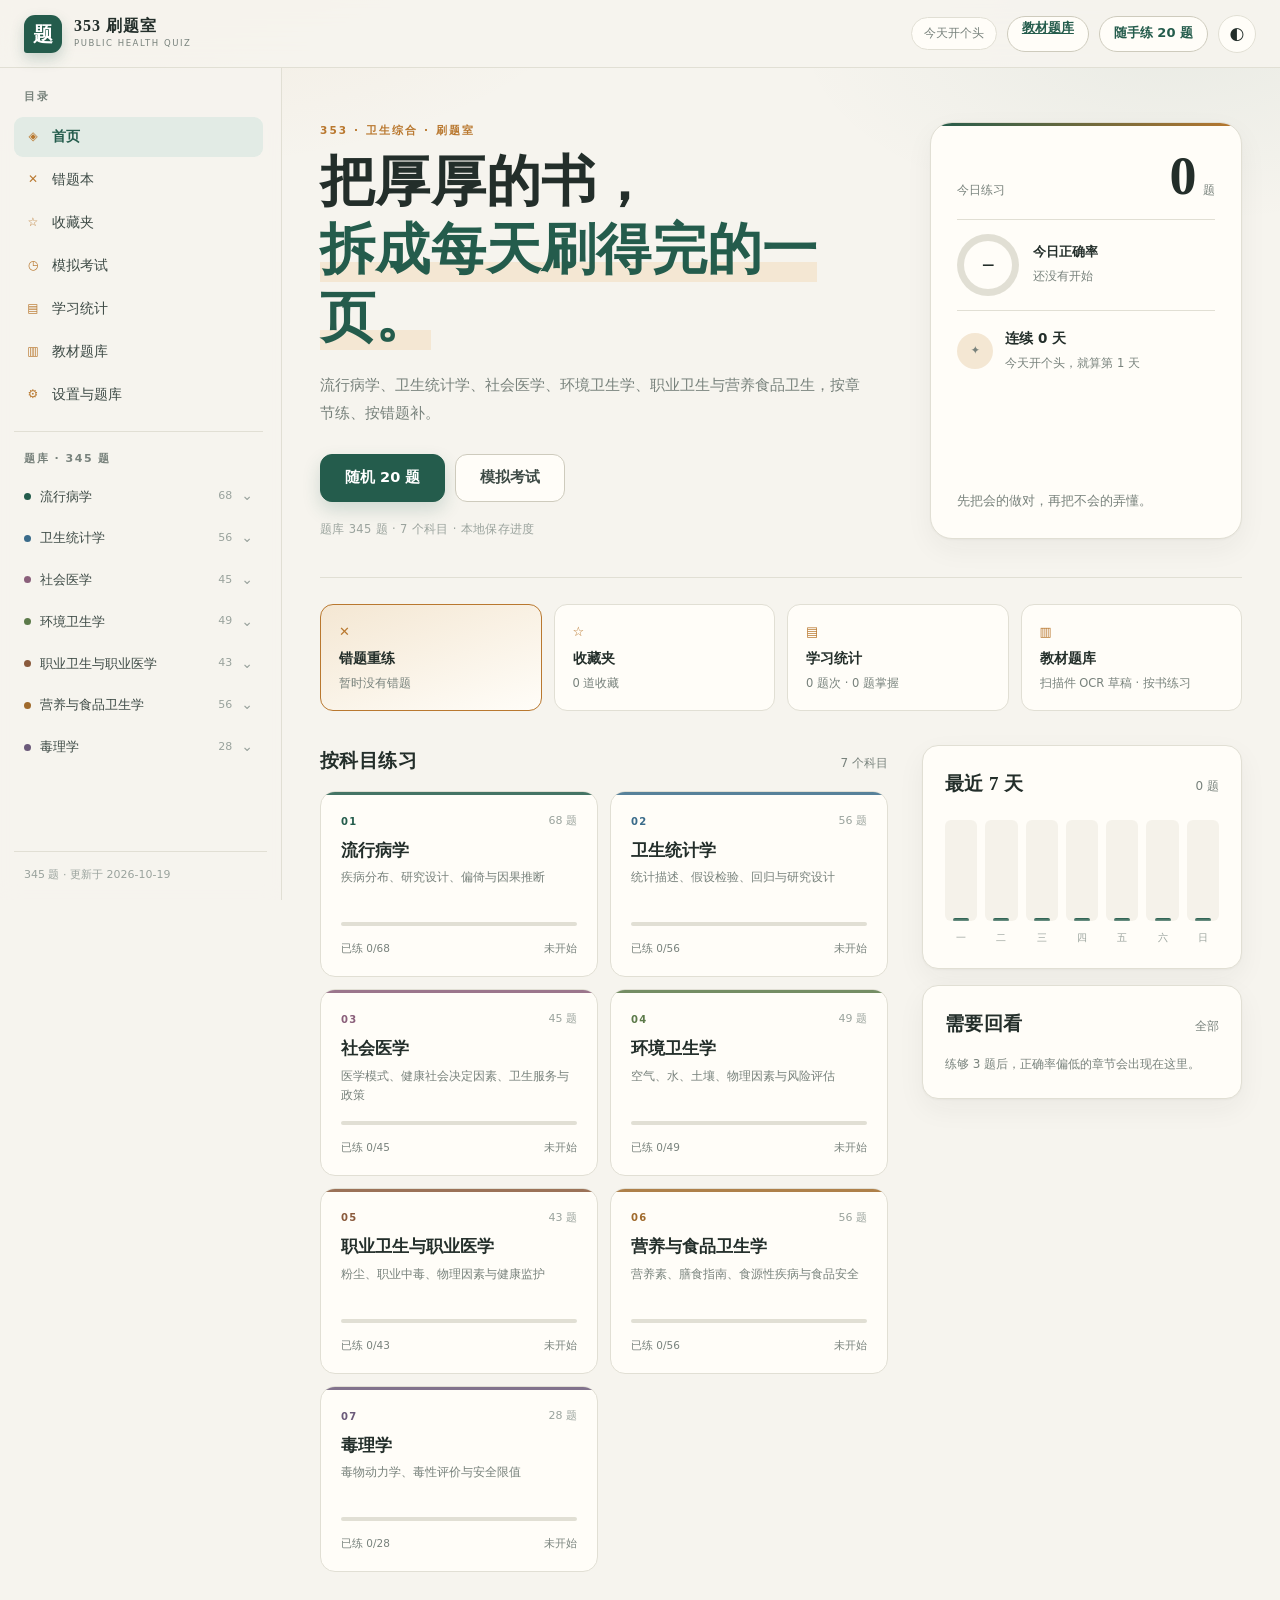
==== commit 6573af7c: "feat: 教材题库、填空简答与队列研究试点" ====
--- a/index.html
+++ b/index.html
@@ -41,6 +41,7 @@
         </a>
         <div class="top-actions">
           <span class="top-chip" data-top-streak>连 0 天</span>
+          <a class="top-practice" href="library.html">教材题库</a>
           <button class="top-practice" data-action="quick-random">随手练 20 题</button>
           <button class="icon-button" data-action="toggle-theme" aria-label="切换深浅色主题">◐</button>
         </div>
@@ -81,6 +82,7 @@
     <script src="assets/ui.js"></script>
     <script src="assets/practice.js"></script>
     <script src="assets/exam.js"></script>
+    <script src="assets/library.js"></script>
     <script src="assets/app.js"></script>
   </body>
 </html>
--- a/assets/styles.css
+++ b/assets/styles.css
@@ -1558,6 +1558,204 @@
   text-align: center;
 }
 
+/* --------------------------- 填空 / 简答 --------------------------- */
+
+.subjective-box {
+  display: grid;
+  gap: 10px;
+}
+
+.subjective-label {
+  color: var(--muted);
+  font-size: 12px;
+  font-weight: 600;
+}
+
+.subjective-input {
+  width: 100%;
+  min-height: 96px;
+  padding: 13px 15px;
+  border: 1px solid var(--line-strong);
+  border-radius: 12px;
+  background: var(--surface-soft);
+  color: var(--ink);
+  font-size: 14px;
+  line-height: 1.8;
+  resize: vertical;
+}
+
+.subjective-input:focus {
+  border-color: var(--green);
+  outline: none;
+  box-shadow: 0 0 0 3px color-mix(in srgb, var(--green) 14%, transparent);
+}
+
+.reference-answer {
+  padding: 16px 18px;
+  border: 1px solid var(--green-line, var(--line));
+  border-left: 3px solid var(--green);
+  border-radius: 10px;
+  background: var(--green-soft);
+}
+
+.reference-answer h4 {
+  margin: 0 0 6px;
+  color: var(--green);
+  font-size: 12px;
+  letter-spacing: 0.08em;
+}
+
+.reference-answer p {
+  margin: 0;
+  color: var(--ink-soft);
+  font-size: 13.5px;
+  line-height: 1.9;
+  white-space: pre-wrap;
+}
+
+.reference-answer .reference-explain {
+  margin-top: 10px;
+  padding-top: 10px;
+  border-top: 1px dashed var(--line-strong);
+  color: var(--muted);
+  font-size: 12px;
+}
+
+.self-grade {
+  display: flex;
+  flex-wrap: wrap;
+  align-items: center;
+  gap: 8px;
+  padding: 10px 0 2px;
+  color: var(--muted);
+  font-size: 12px;
+}
+
+.self-result {
+  margin: 0;
+  color: var(--muted);
+  font-size: 11.5px;
+}
+
+/* --------------------------- 教材题库 --------------------------- */
+
+.draft-banner {
+  display: flex;
+  align-items: flex-start;
+  gap: 12px;
+  margin: 0 0 20px;
+  padding: 14px 18px;
+  border: 1px solid var(--ochre);
+  border-radius: 12px;
+  background: var(--ochre-soft);
+  color: var(--ink-soft);
+  font-size: 12.5px;
+  line-height: 1.8;
+}
+
+.draft-banner strong {
+  flex: 0 0 auto;
+  color: var(--ochre);
+  font-size: 11px;
+  letter-spacing: 0.08em;
+}
+
+.draft-banner.compact {
+  margin: 18px 0 0;
+}
+
+.library-stats {
+  display: flex;
+  flex-wrap: wrap;
+  gap: 18px;
+  margin-bottom: 18px;
+  color: var(--muted);
+  font-size: 11.5px;
+}
+
+.library-stats b {
+  color: var(--ink);
+  font-size: 15px;
+}
+
+.library-grid {
+  display: grid;
+  grid-template-columns: repeat(2, minmax(0, 1fr));
+  gap: 14px;
+}
+
+.library-card {
+  display: flex;
+  flex-direction: column;
+  gap: 8px;
+  padding: 22px;
+  border: 1px solid var(--line);
+  border-top: 3px solid var(--ochre);
+  border-radius: var(--radius);
+  background: var(--surface);
+  color: var(--ink);
+  text-decoration: none;
+  box-shadow: var(--shadow-sm);
+  transition: transform 0.18s ease, border-color 0.18s ease;
+}
+
+.library-card:hover {
+  transform: translateY(-2px);
+  border-color: var(--ochre);
+}
+
+.library-card-top {
+  display: flex;
+  align-items: center;
+  justify-content: space-between;
+  gap: 10px;
+}
+
+.library-subject {
+  color: var(--muted);
+  font-size: 10.5px;
+  letter-spacing: 0.08em;
+}
+
+.draft-badge {
+  padding: 2px 8px;
+  border-radius: 999px;
+  background: var(--ochre-soft);
+  color: var(--ochre);
+  font-size: 9.5px;
+  font-weight: 700;
+  letter-spacing: 0.06em;
+}
+
+.library-card h2 {
+  margin: 2px 0 0;
+  font-size: 18px;
+  line-height: 1.5;
+}
+
+.library-card p {
+  margin: 0;
+  color: var(--muted);
+  font-size: 11.5px;
+  line-height: 1.7;
+}
+
+.library-card-foot {
+  display: flex;
+  align-items: center;
+  justify-content: space-between;
+  margin-top: auto;
+  padding-top: 12px;
+  border-top: 1px solid var(--line);
+  color: var(--muted);
+  font-size: 10.5px;
+}
+
+.library-arrow {
+  color: var(--ochre);
+  font-size: 16px;
+}
+
 .feedback {
   margin-top: 22px;
   padding: 18px 20px;
@@ -3063,6 +3261,15 @@
     grid-template-columns: 1fr;
   }
 
+  .library-grid {
+    grid-template-columns: 1fr;
+  }
+
+  .draft-banner {
+    flex-direction: column;
+    gap: 4px;
+  }
+
   .home-aside {
     grid-template-columns: 1fr;
   }
